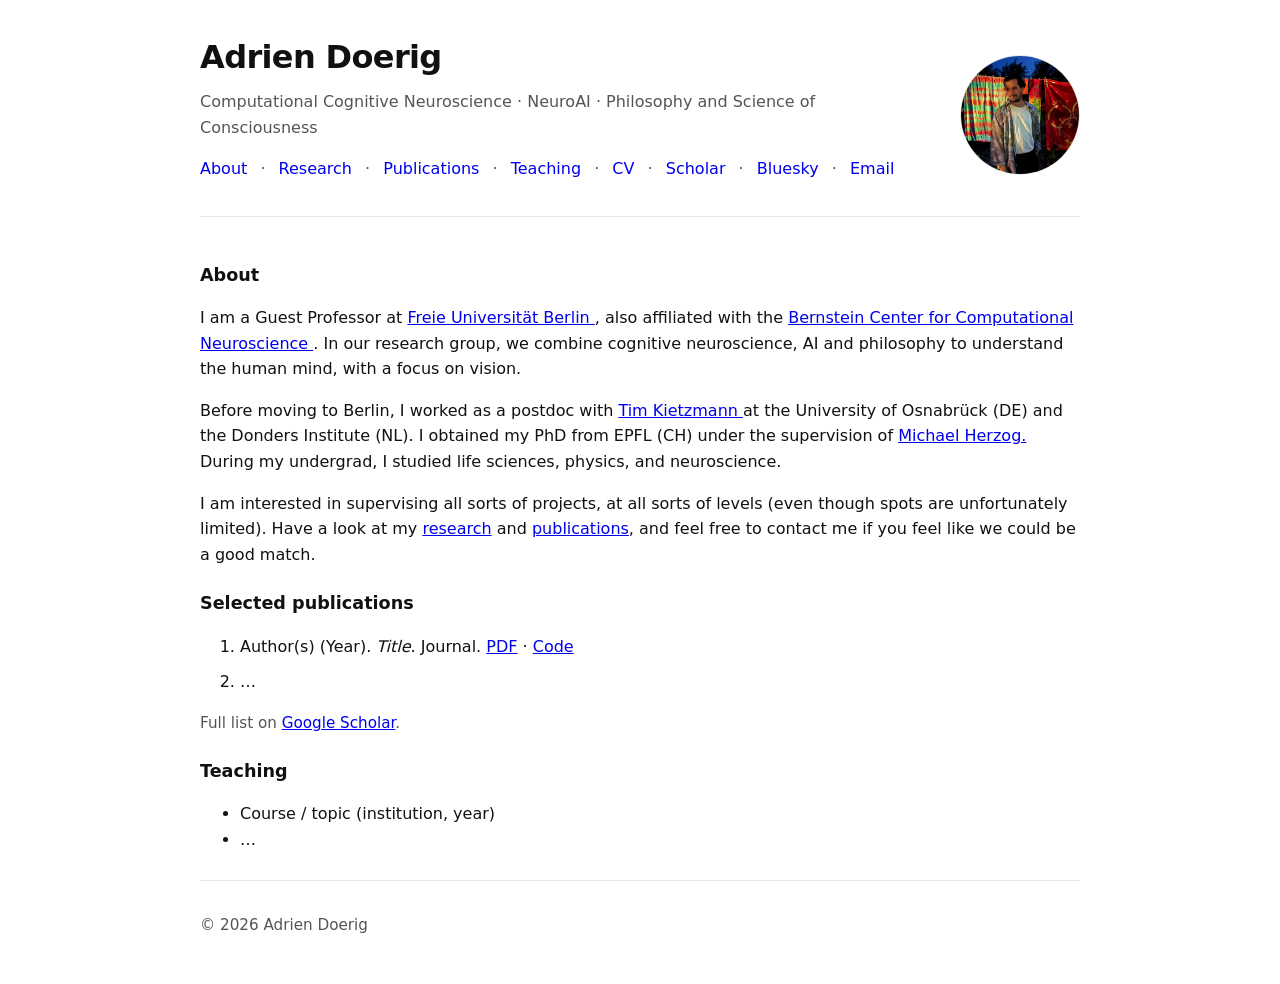
==== index.html @ 54472678 "Update links in index.html for consistency" ====
<!doctype html>
<html lang="en">
<head>
  <meta charset="utf-8" />
  <meta name="viewport" content="width=device-width, initial-scale=1" />
  <title>Adrien Doerig</title>
  <meta name="description" content="Academic website of Adrien Doerig · Computational Cognitive Neuroscience · NeuroAI · Philosophy and Science of Consciousness." />
  <link rel="stylesheet" href="assets/style.css" />
</head>
<body>
  <div class="container">
    <header class="header">
      <div>
        <h1>Adrien Doerig</h1>
        <p class="subtitle">Computational Cognitive Neuroscience · NeuroAI · Philosophy and Science of Consciousness</p>
        <p class="links">
          <a href="index.html">About</a>
          <span>·</span>
          <a href="research.html">Research</a>
          <span>·</span>
          <a href="publications.html">Publications</a>
          <span>·</span>
          <a href="teaching.html">Teaching</a>
          <span>·</span>
          <a href="https://docs.google.com/document/d/1o0TytRM_Bbq6KgD5HaiintCRy56XcahuUkoDlU7zbqY/export?format=pdf" target="_blank">CV</a>
          <span>·</span>
          <a href="https://scholar.google.com/citations?user=YA6DPIcAAAAJ&hl=en" target="_blank">Scholar</a>
          <span>·</span>
          <a href="https://bsky.app/profile/adriendoerig.bsky.social" target="_blank">Bluesky</a>
          <span>·</span>
          <a href="mailto:adrien.doerig@fu-berlin.de">Email</a>
        </p>
      </div>
      <img class="avatar" src="assets/pic.jpg" alt="Portrait of Adrien Doerig" />
    </header>

    <main>
      <section>
        <h2>About</h2>
        <p>
          I am a Guest Professor at 
          <a href="https://www.ewi-psy.fu-berlin.de/psychologie/arbeitsbereiche/cognitive_computational_neuroscience_lab/index.html" target="_blank">
          Freie Universität Berlin
          </a>
          , also affiliated with the 
          <a href="https://www.bccn-berlin.de/" target="_blank">
          Bernstein Center for Computational Neuroscience
          </a>
          . In our research group, we combine cognitive neuroscience, AI and philosophy to understand the human mind, with a focus on vision.
        </p>
        <p>
          Before moving to Berlin, I worked as a postdoc with 
          <a href="https://www.kietzmannlab.org/" target="_blank">
            Tim Kietzmann 
            </a>
            at the University of Osnabrück (DE) and the Donders Institute (NL). I obtained my PhD from EPFL (CH) under the supervision of 
          <a href="https://www.epfl.ch/labs/lpsy/" target="_blank">
            Michael Herzog.
            </a> 
          During my undergrad, I studied life sciences, physics, and neuroscience.
        </p>
        <p>
          I am interested in supervising all sorts of projects, at all sorts of levels (even though spots are unfortunately limited). Have a look at my 
          <a href="research.html">research</a> 
          and 
          <a href="publications.html">publications</a>, 
          and feel free to contact me if you feel like we could be a good match. 
        </p>
      </section>

      <section>
        <h2>Selected publications</h2>
        <ol class="pubs">
          <li>
            Author(s) (Year). <em>Title</em>. Journal.
            <a href="#">PDF</a> · <a href="#">Code</a>
          </li>
          <li>…</li>
        </ol>
        <p class="small">
          Full list on <a href="https://scholar.google.com/citations?user=YA6DPIcAAAAJ&hl=en">Google Scholar</a>.
        </p>
      </section>

      <section>
        <h2>Teaching</h2>
        <ul>
          <li>Course / topic (institution, year)</li>
          <li>…</li>
        </ul>
      </section>
    </main>

    <footer class="footer">
      <p>© <span id="year"></span> Adrien Doerig</p>
    </footer>
  </div>

  <script>
    document.getElementById("year").textContent = new Date().getFullYear();
  </script>
</body>
</html>
---- assets/style.css ----
:root {
  --max: 920px;
  --fg: #111;
  --muted: #555;
  --line: #e6e6e6;
}

* { box-sizing: border-box; }
body {
  margin: 0;
  font-family: ui-sans-serif, system-ui, -apple-system, Segoe UI, Roboto, Helvetica, Arial;
  color: var(--fg);
  background: #fff;
  line-height: 1.6;
}

.container { max-width: var(--max); margin: 0 auto; padding: 32px 20px; }
.header { display: flex; align-items: center; justify-content: space-between; gap: 24px; padding-bottom: 18px; border-bottom: 1px solid var(--line); }
h1 { margin: 0; font-size: 2rem; letter-spacing: -0.02em; }
.subtitle { margin: 6px 0 10px; color: var(--muted); }
.links a { text-decoration: none; border-bottom: 1px solid transparent; }
.links a:hover { border-bottom-color: var(--fg); }
.links span { color: var(--muted); margin: 0 8px; }

.avatar { width: 120px; height: 120px; border-radius: 999px; object-fit: cover; border: 1px solid var(--line); }

main { padding-top: 22px; }
section { margin: 22px 0; }
h2 { font-size: 1.1rem; margin: 0 0 10px; }
.pubs li { margin: 10px 0; }
.small { color: var(--muted); font-size: 0.95rem; }

.footer { margin-top: 28px; padding-top: 16px; border-top: 1px solid var(--line); color: var(--muted); font-size: 0.95rem; }
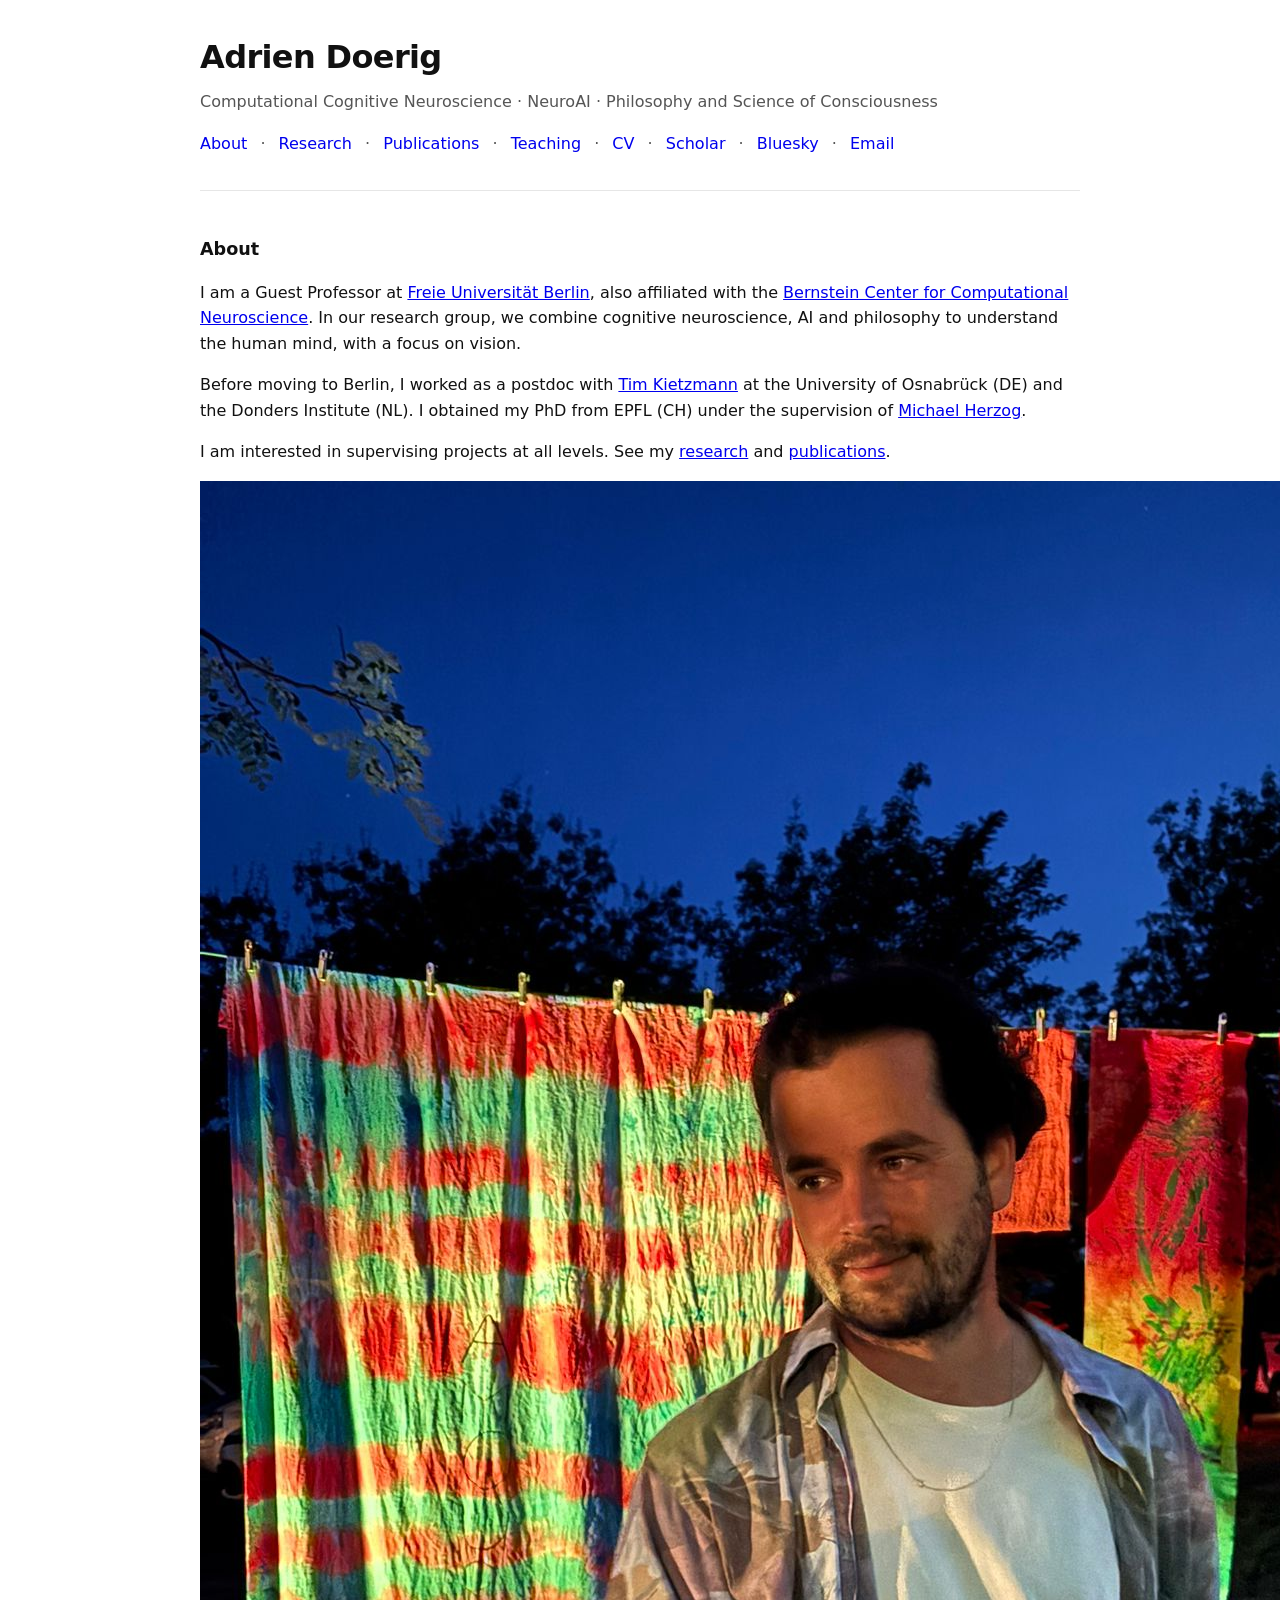
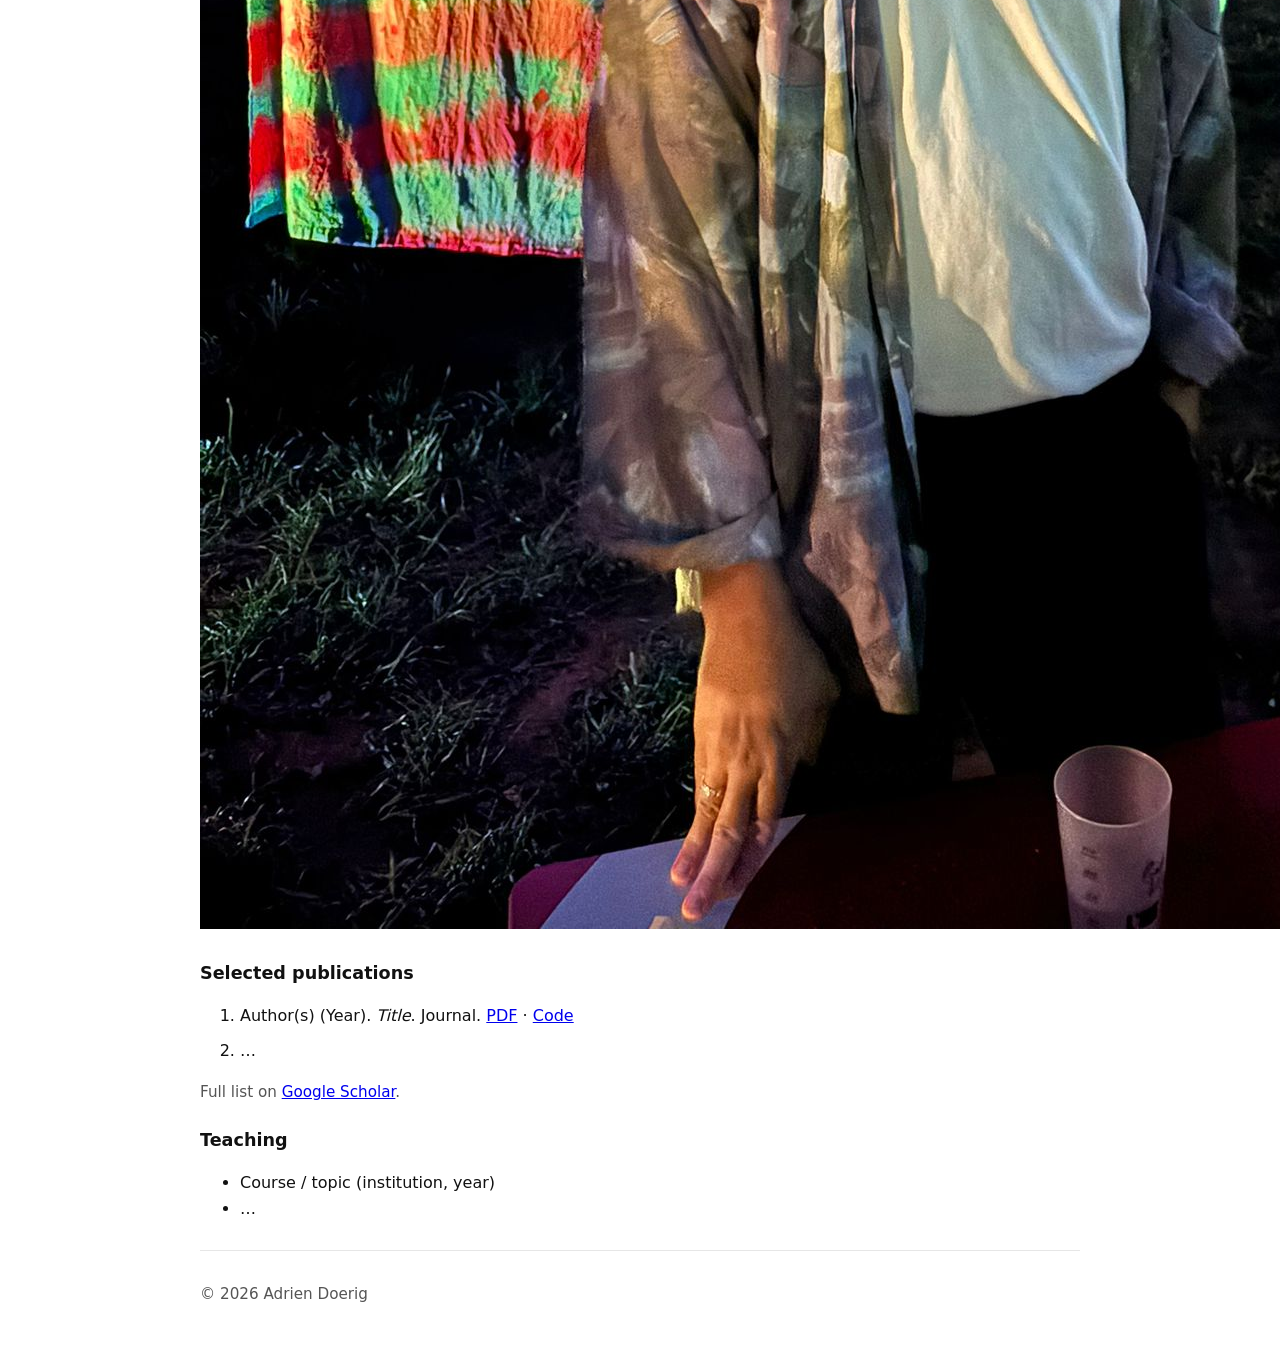
==== commit 7f622e99: "Refactor 'About' section and restore avatar image Reorganized the 'About' section and restored the a" ====
--- a/index.html
+++ b/index.html
@@ -31,41 +31,45 @@
           <a href="mailto:adrien.doerig@fu-berlin.de">Email</a>
         </p>
       </div>
-      <img class="avatar" src="assets/pic.jpg" alt="Portrait of Adrien Doerig" />
+      <!-- <img class="avatar" src="assets/pic.jpg" alt="Portrait of Adrien Doerig" /> -->
     </header>
 
     <main>
-      <section>
-        <h2>About</h2>
-        <p>
-          I am a Guest Professor at 
-          <a href="https://www.ewi-psy.fu-berlin.de/psychologie/arbeitsbereiche/cognitive_computational_neuroscience_lab/index.html" target="_blank">
-          Freie Universität Berlin
-          </a>
-          , also affiliated with the 
-          <a href="https://www.bccn-berlin.de/" target="_blank">
-          Bernstein Center for Computational Neuroscience
-          </a>
-          . In our research group, we combine cognitive neuroscience, AI and philosophy to understand the human mind, with a focus on vision.
-        </p>
-        <p>
-          Before moving to Berlin, I worked as a postdoc with 
-          <a href="https://www.kietzmannlab.org/" target="_blank">
-            Tim Kietzmann 
-            </a>
-            at the University of Osnabrück (DE) and the Donders Institute (NL). I obtained my PhD from EPFL (CH) under the supervision of 
-          <a href="https://www.epfl.ch/labs/lpsy/" target="_blank">
-            Michael Herzog.
-            </a> 
-          During my undergrad, I studied life sciences, physics, and neuroscience.
-        </p>
-        <p>
-          I am interested in supervising all sorts of projects, at all sorts of levels (even though spots are unfortunately limited). Have a look at my 
-          <a href="research.html">research</a> 
-          and 
-          <a href="publications.html">publications</a>, 
-          and feel free to contact me if you feel like we could be a good match. 
-        </p>
+      <section class="about">
+        <div class="about-text">
+          <h2>About</h2>
+      
+          <p>
+            I am a Guest Professor at
+            <a href="https://www.ewi-psy.fu-berlin.de/psychologie/arbeitsbereiche/cognitive_computational_neuroscience_lab/index.html" target="_blank">
+            Freie Universität Berlin</a>,
+            also affiliated with the
+            <a href="https://www.bccn-berlin.de/" target="_blank">
+            Bernstein Center for Computational Neuroscience</a>.
+            In our research group, we combine cognitive neuroscience, AI and philosophy
+            to understand the human mind, with a focus on vision.
+          </p>
+      
+          <p>
+            Before moving to Berlin, I worked as a postdoc with
+            <a href="https://www.kietzmannlab.org/" target="_blank">Tim Kietzmann</a>
+            at the University of Osnabrück (DE) and the Donders Institute (NL).
+            I obtained my PhD from EPFL (CH) under the supervision of
+            <a href="https://www.epfl.ch/labs/lpsy/" target="_blank">Michael Herzog</a>.
+          </p>
+      
+          <p>
+            I am interested in supervising projects at all levels.
+            See my <a href="research.html">research</a> and
+            <a href="publications.html">publications</a>.
+          </p>
+      
+        </div>
+      
+        <div class="about-photo">
+          <img src="assets/pic.jpg" alt="Adrien Doerig">
+        </div>
+      
       </section>
 
       <section>
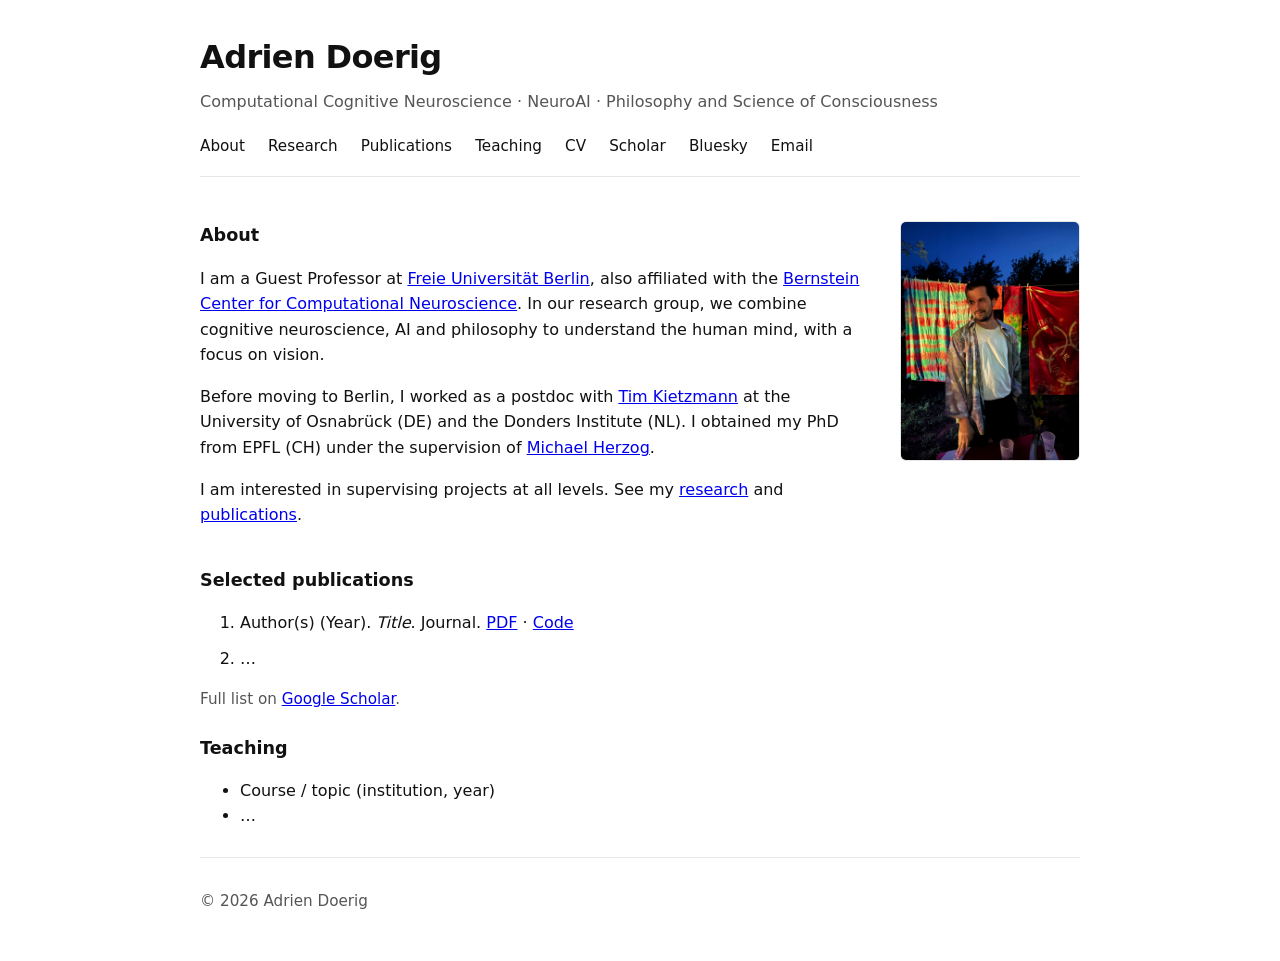
==== commit 47cfdcb0: "Refactor header section with new navigation structure" ====
--- a/index.html
+++ b/index.html
@@ -10,29 +10,25 @@
 <body>
   <div class="container">
     <header class="header">
-      <div>
-        <h1>Adrien Doerig</h1>
-        <p class="subtitle">Computational Cognitive Neuroscience · NeuroAI · Philosophy and Science of Consciousness</p>
-        <p class="links">
-          <a href="index.html">About</a>
-          <span>·</span>
-          <a href="research.html">Research</a>
-          <span>·</span>
-          <a href="publications.html">Publications</a>
-          <span>·</span>
-          <a href="teaching.html">Teaching</a>
-          <span>·</span>
-          <a href="https://docs.google.com/document/d/1o0TytRM_Bbq6KgD5HaiintCRy56XcahuUkoDlU7zbqY/export?format=pdf" target="_blank">CV</a>
-          <span>·</span>
-          <a href="https://scholar.google.com/citations?user=YA6DPIcAAAAJ&hl=en" target="_blank">Scholar</a>
-          <span>·</span>
-          <a href="https://bsky.app/profile/adriendoerig.bsky.social" target="_blank">Bluesky</a>
-          <span>·</span>
-          <a href="mailto:adrien.doerig@fu-berlin.de">Email</a>
-        </p>
-      </div>
-      <!-- <img class="avatar" src="assets/pic.jpg" alt="Portrait of Adrien Doerig" /> -->
-    </header>
+  <div class="header-text">
+    <h1>Adrien Doerig</h1>
+    <p class="subtitle">Computational Cognitive Neuroscience · NeuroAI · Philosophy and Science of Consciousness</p>
+
+    <nav class="nav" aria-label="Primary">
+      <a href="index.html">About</a>
+      <a href="research.html">Research</a>
+      <a href="publications.html">Publications</a>
+      <a href="teaching.html">Teaching</a>
+      <a href="https://docs.google.com/document/d/1o0TytRM_Bbq6KgD5HaiintCRy56XcahuUkoDlU7zbqY/export?format=pdf" target="_blank" rel="noopener">CV</a>
+      <a href="https://scholar.google.com/citations?user=YA6DPIcAAAAJ&hl=en" target="_blank" rel="noopener">Scholar</a>
+      <a href="https://bsky.app/profile/adriendoerig.bsky.social" target="_blank" rel="noopener">Bluesky</a>
+      <a href="mailto:adrien.doerig@fu-berlin.de">Email</a>
+    </nav>
+  </div>
+
+  <!-- optional header portrait (currently disabled) -->
+  <!-- <img class="avatar" src="assets/pic.jpg" alt="Portrait of Adrien Doerig" /> -->
+</header>
 
     <main>
       <section class="about">
--- a/assets/style.css
+++ b/assets/style.css
@@ -6,6 +6,7 @@
 }
 
 * { box-sizing: border-box; }
+
 body {
   margin: 0;
   font-family: ui-sans-serif, system-ui, -apple-system, Segoe UI, Roboto, Helvetica, Arial;
@@ -15,19 +16,111 @@
 }
 
 .container { max-width: var(--max); margin: 0 auto; padding: 32px 20px; }
-.header { display: flex; align-items: center; justify-content: space-between; gap: 24px; padding-bottom: 18px; border-bottom: 1px solid var(--line); }
+
+.header {
+  display: flex;
+  align-items: center;
+  justify-content: space-between;
+  gap: 24px;
+  padding-bottom: 18px;
+  border-bottom: 1px solid var(--line);
+}
+
 h1 { margin: 0; font-size: 2rem; letter-spacing: -0.02em; }
+
 .subtitle { margin: 6px 0 10px; color: var(--muted); }
+
 .links a { text-decoration: none; border-bottom: 1px solid transparent; }
+
 .links a:hover { border-bottom-color: var(--fg); }
+
 .links span { color: var(--muted); margin: 0 8px; }
 
-.avatar { width: 120px; height: 120px; border-radius: 999px; object-fit: cover; border: 1px solid var(--line); }
+/* Header avatar (if you still use it anywhere) */
+.avatar {
+  width: 120px;
+  height: 120px;
+  border-radius: 999px;
+  object-fit: cover;
+  border: 1px solid var(--line);
+}
 
 main { padding-top: 22px; }
+
 section { margin: 22px 0; }
+
 h2 { font-size: 1.1rem; margin: 0 0 10px; }
+
 .pubs li { margin: 10px 0; }
+
 .small { color: var(--muted); font-size: 0.95rem; }
 
-.footer { margin-top: 28px; padding-top: 16px; border-top: 1px solid var(--line); color: var(--muted); font-size: 0.95rem; }
+.footer {
+  margin-top: 28px;
+  padding-top: 16px;
+  border-top: 1px solid var(--line);
+  color: var(--muted);
+  font-size: 0.95rem;
+}
+
+/* ============================
+   ABOUT LAYOUT (text + photo)
+   ============================ */
+
+.about {
+  display: flex;
+  align-items: flex-start;
+  gap: 32px;
+}
+
+.about-text {
+  flex: 1;
+  min-width: 0;
+}
+
+.about-photo {
+  flex: 0 0 180px;   /* fixed width column for photo */
+}
+
+.about-photo img {
+  width: 180px;      /* reasonable academic-site size */
+  height: auto;
+  border-radius: 6px;
+  border: 1px solid var(--line);
+}
+
+/* mobile layout */
+@media (max-width: 700px) {
+  .about {
+    flex-direction: column;
+  }
+
+  .about-photo img {
+    width: 160px;
+  }
+}
+
+/* ============================
+   TOP NAVIGATION BAR
+   ============================ */
+
+.nav {
+  margin-top: 8px;
+}
+
+.nav a {
+  text-decoration: none;
+  color: var(--fg);
+  margin-right: 18px;
+  font-size: 0.95rem;
+}
+
+.nav a:hover {
+  text-decoration: underline;
+}
+
+/* slightly separate nav from header title */
+.header-text {
+  display: flex;
+  flex-direction: column;
+}
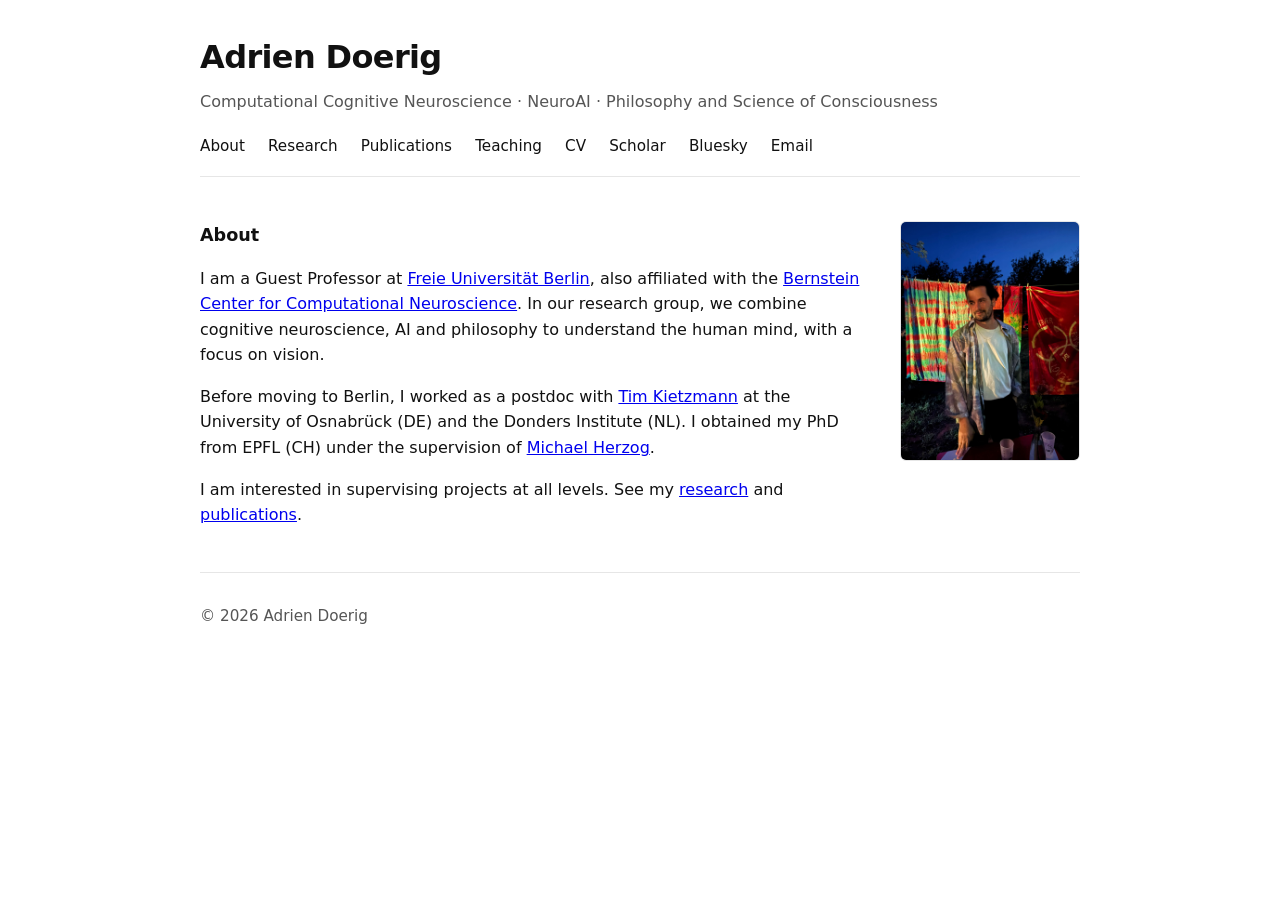
==== commit aa2069f8: "Remove selected publications and teaching sections Removed sections for selected publications and te" ====
--- a/index.html
+++ b/index.html
@@ -68,29 +68,6 @@
       
       </section>
 
-      <section>
-        <h2>Selected publications</h2>
-        <ol class="pubs">
-          <li>
-            Author(s) (Year). <em>Title</em>. Journal.
-            <a href="#">PDF</a> · <a href="#">Code</a>
-          </li>
-          <li>…</li>
-        </ol>
-        <p class="small">
-          Full list on <a href="https://scholar.google.com/citations?user=YA6DPIcAAAAJ&hl=en">Google Scholar</a>.
-        </p>
-      </section>
-
-      <section>
-        <h2>Teaching</h2>
-        <ul>
-          <li>Course / topic (institution, year)</li>
-          <li>…</li>
-        </ul>
-      </section>
-    </main>
-
     <footer class="footer">
       <p>© <span id="year"></span> Adrien Doerig</p>
     </footer>
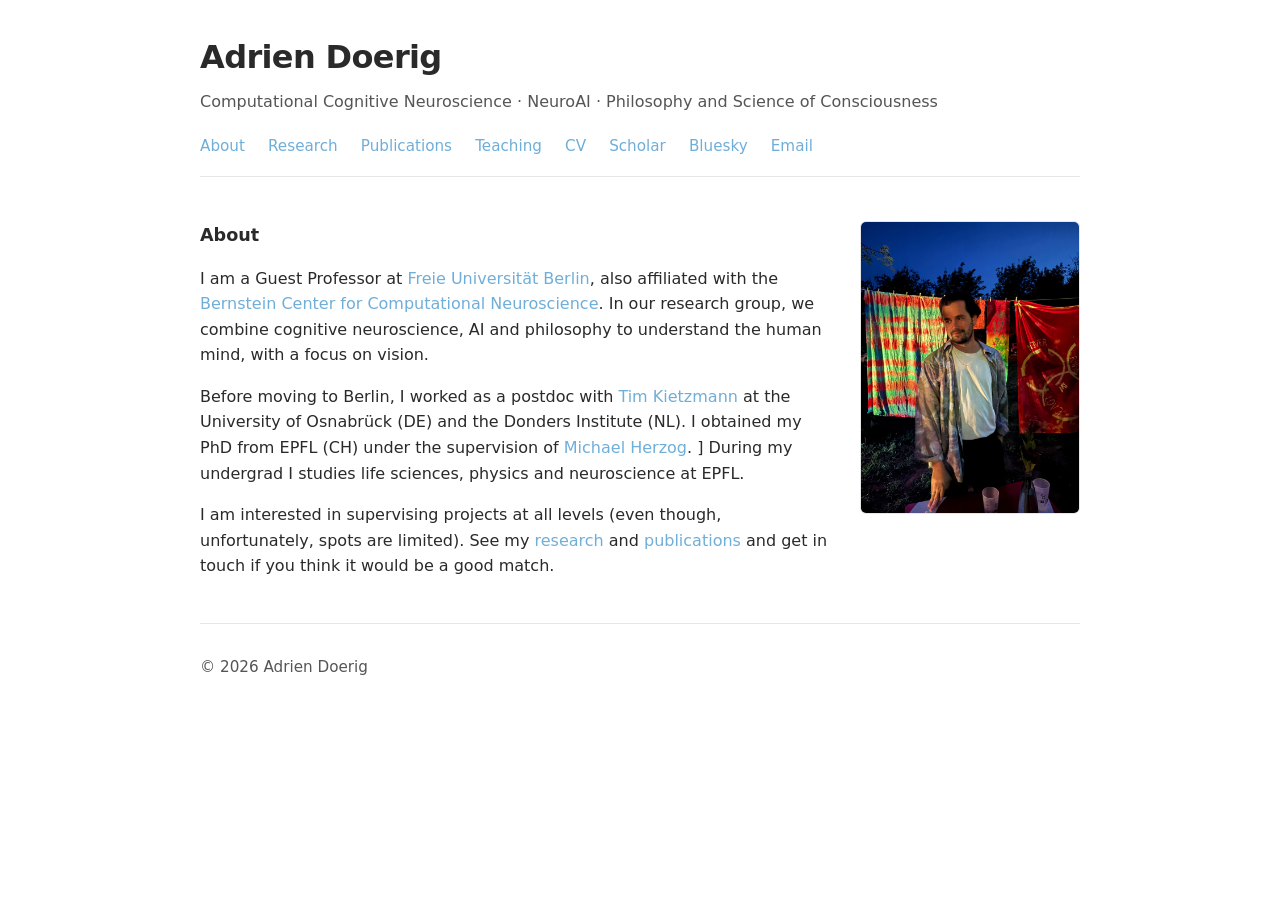
==== commit 4e0cc9a8: "Fix HTML formatting and improve text clarity" ====
--- a/index.html
+++ b/index.html
@@ -51,13 +51,16 @@
             <a href="https://www.kietzmannlab.org/" target="_blank">Tim Kietzmann</a>
             at the University of Osnabrück (DE) and the Donders Institute (NL).
             I obtained my PhD from EPFL (CH) under the supervision of
-            <a href="https://www.epfl.ch/labs/lpsy/" target="_blank">Michael Herzog</a>.
+            <a href="https://www.epfl.ch/labs/lpsy/" target="_blank">Michael Herzog</a>. ]
+            During my undergrad I studies life sciences, physics and neuroscience at EPFL. 
           </p>
       
           <p>
-            I am interested in supervising projects at all levels.
+            I am interested in supervising projects at all levels
+            (even though, unfortunately, spots are limited).
             See my <a href="research.html">research</a> and
-            <a href="publications.html">publications</a>.
+            <a href="publications.html">publications</a> and
+            get in touch if you think it would be a good match.
           </p>
       
         </div>
--- a/assets/style.css
+++ b/assets/style.css
@@ -10,7 +10,7 @@
 body {
   margin: 0;
   font-family: ui-sans-serif, system-ui, -apple-system, Segoe UI, Roboto, Helvetica, Arial;
-  color: var(--fg);
+  color: #2a2a2a;
   background: #fff;
   line-height: 1.6;
 }
@@ -83,7 +83,7 @@
 }
 
 .about-photo img {
-  width: 180px;      /* reasonable academic-site size */
+  width: 220px;      /* reasonable academic-site size */
   height: auto;
   border-radius: 6px;
   border: 1px solid var(--line);
@@ -96,7 +96,7 @@
   }
 
   .about-photo img {
-    width: 160px;
+    width: 200px;
   }
 }
 
@@ -110,7 +110,6 @@
 
 .nav a {
   text-decoration: none;
-  color: var(--fg);
   margin-right: 18px;
   font-size: 0.95rem;
 }
@@ -124,3 +123,22 @@
   display: flex;
   flex-direction: column;
 }
+
+/* ============================
+   LINKS
+   ============================ */
+
+a {
+  color: #6FAED9;
+  text-decoration: none;
+  transition: color 0.15s ease;
+}
+
+a:visited {
+  color: #B8A2CC;
+}
+
+a:hover {
+  color: #4F95C6;
+  text-decoration: underline;
+}
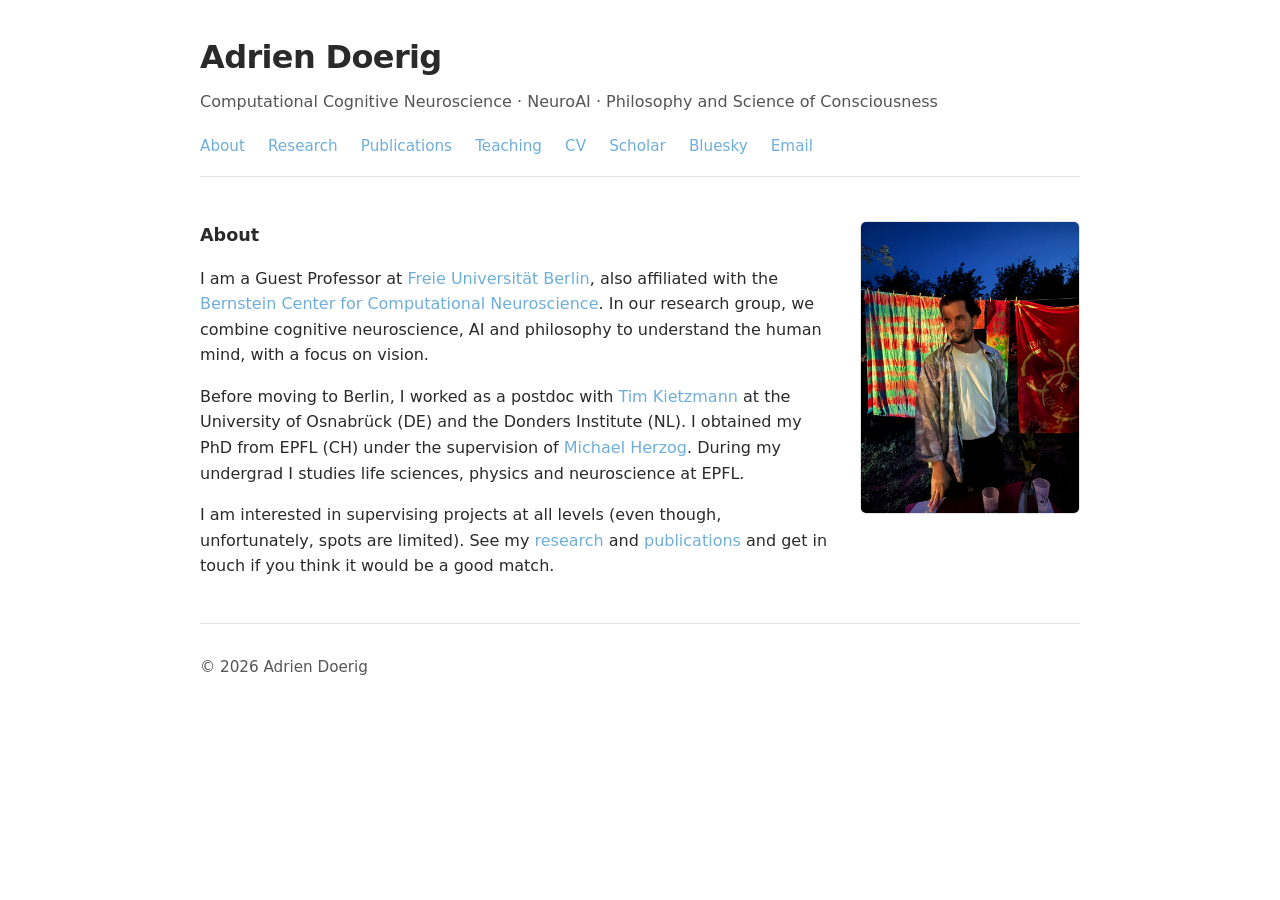
==== commit 7da830a1: "Fix formatting of the reference to Michael Herzog" ====
--- a/index.html
+++ b/index.html
@@ -51,7 +51,7 @@
             <a href="https://www.kietzmannlab.org/" target="_blank">Tim Kietzmann</a>
             at the University of Osnabrück (DE) and the Donders Institute (NL).
             I obtained my PhD from EPFL (CH) under the supervision of
-            <a href="https://www.epfl.ch/labs/lpsy/" target="_blank">Michael Herzog</a>. ]
+            <a href="https://www.epfl.ch/labs/lpsy/" target="_blank">Michael Herzog</a>. 
             During my undergrad I studies life sciences, physics and neuroscience at EPFL. 
           </p>
       
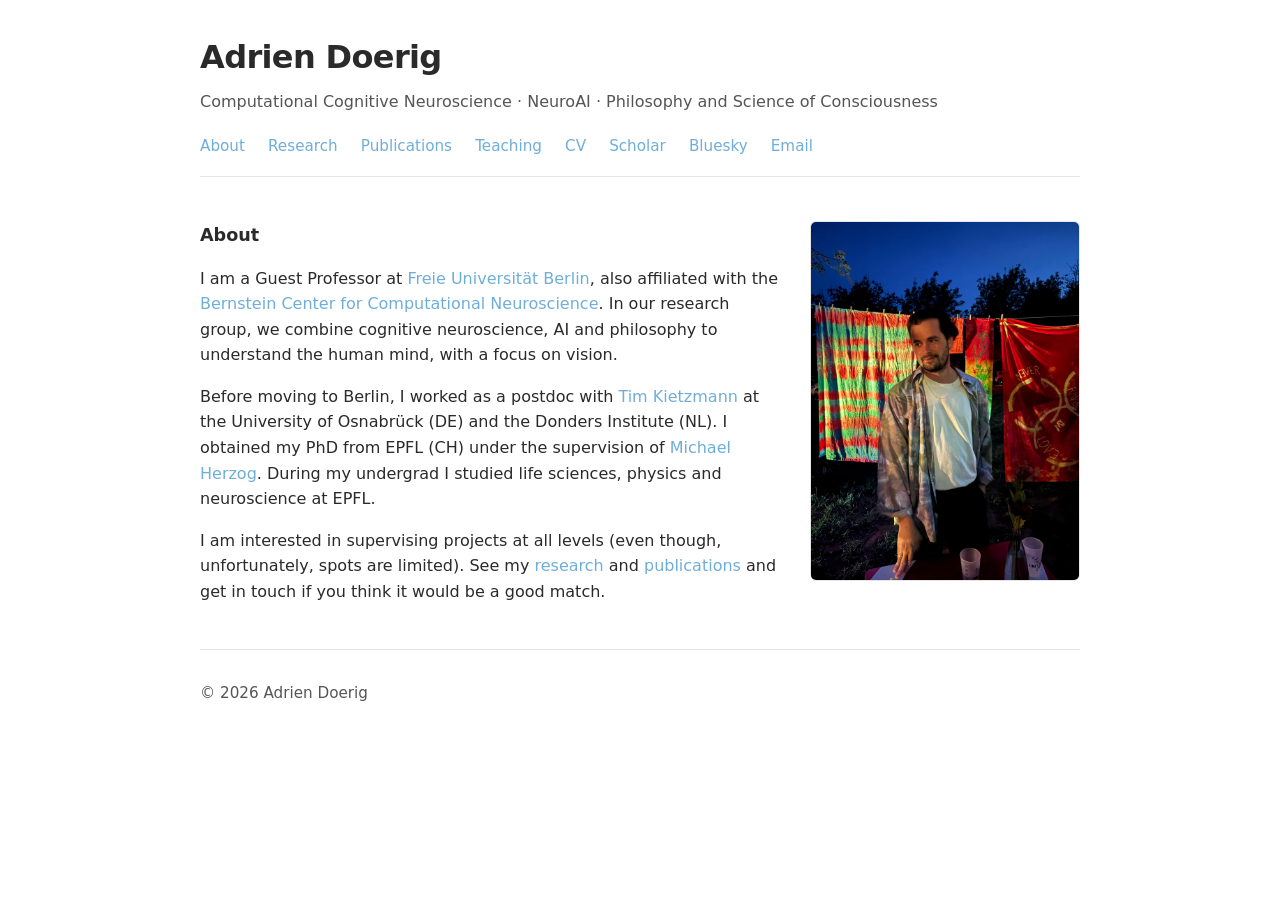
==== commit 4f740882: "Fix typo in undergraduate studies description Corrected a typo in the text about educational backgro" ====
--- a/index.html
+++ b/index.html
@@ -26,8 +26,6 @@
     </nav>
   </div>
 
-  <!-- optional header portrait (currently disabled) -->
-  <!-- <img class="avatar" src="assets/pic.jpg" alt="Portrait of Adrien Doerig" /> -->
 </header>
 
     <main>
@@ -52,7 +50,7 @@
             at the University of Osnabrück (DE) and the Donders Institute (NL).
             I obtained my PhD from EPFL (CH) under the supervision of
             <a href="https://www.epfl.ch/labs/lpsy/" target="_blank">Michael Herzog</a>. 
-            During my undergrad I studies life sciences, physics and neuroscience at EPFL. 
+            During my undergrad I studied life sciences, physics and neuroscience at EPFL. 
           </p>
       
           <p>
--- a/assets/style.css
+++ b/assets/style.css
@@ -83,7 +83,7 @@
 }
 
 .about-photo img {
-  width: 220px;      /* reasonable academic-site size */
+  width: 270px;      /* reasonable academic-site size */
   height: auto;
   border-radius: 6px;
   border: 1px solid var(--line);
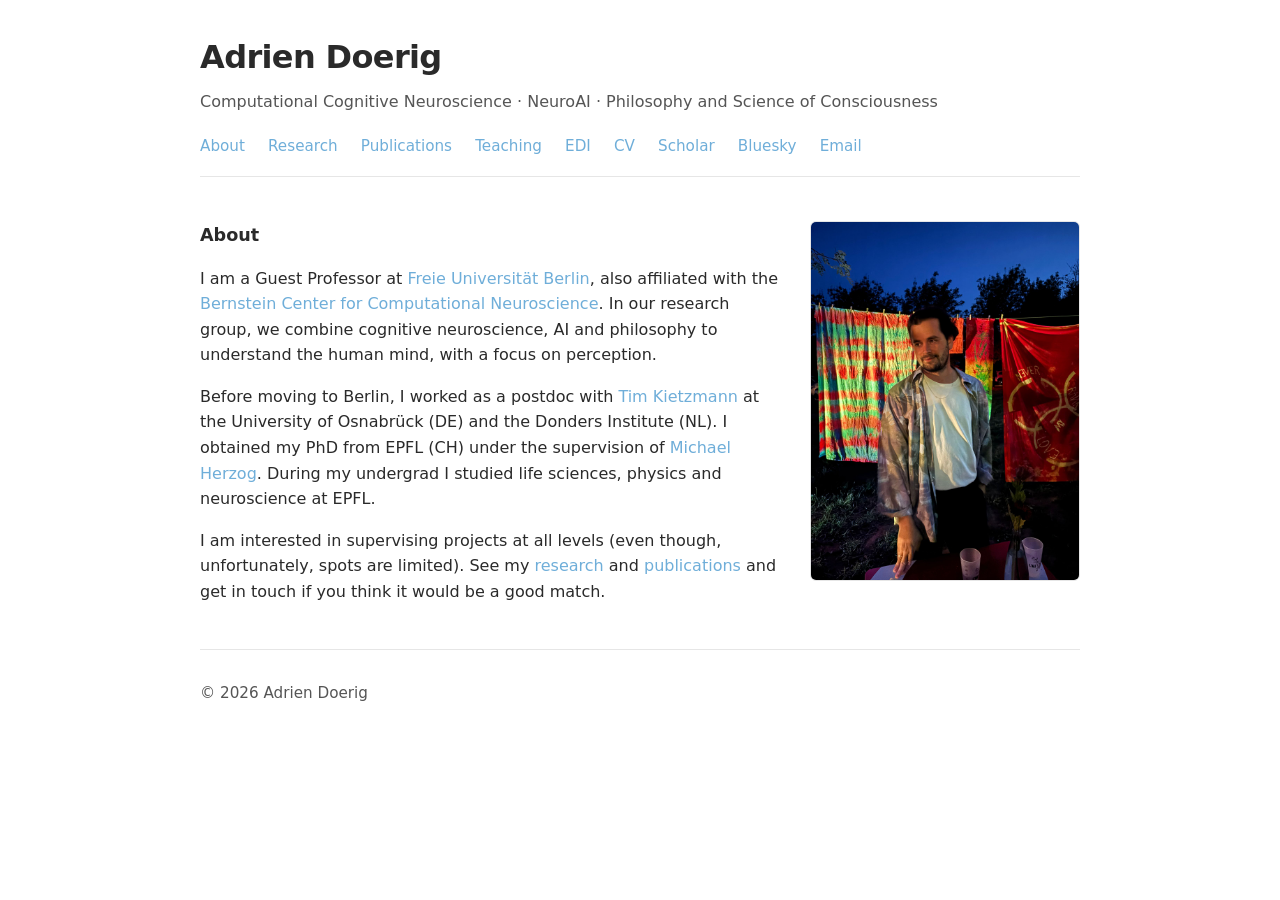
==== commit 2f45ba42: "Add EDI statement and update research focus to perception" ====
--- a/index.html
+++ b/index.html
@@ -19,6 +19,7 @@
       <a href="research.html">Research</a>
       <a href="publications.html">Publications</a>
       <a href="teaching.html">Teaching</a>
+      <a href="edi.html">EDI</a>
       <a href="https://docs.google.com/document/d/1o0TytRM_Bbq6KgD5HaiintCRy56XcahuUkoDlU7zbqY/export?format=pdf" target="_blank" rel="noopener">CV</a>
       <a href="https://scholar.google.com/citations?user=YA6DPIcAAAAJ&hl=en" target="_blank" rel="noopener">Scholar</a>
       <a href="https://bsky.app/profile/adriendoerig.bsky.social" target="_blank" rel="noopener">Bluesky</a>
@@ -41,7 +42,7 @@
             <a href="https://www.bccn-berlin.de/" target="_blank">
             Bernstein Center for Computational Neuroscience</a>.
             In our research group, we combine cognitive neuroscience, AI and philosophy
-            to understand the human mind, with a focus on vision.
+            to understand the human mind, with a focus on perception.
           </p>
       
           <p>
--- a/assets/style.css
+++ b/assets/style.css
@@ -96,7 +96,7 @@
   }
 
   .about-photo img {
-    width: 200px;
+    width: 220px;
   }
 }
 
